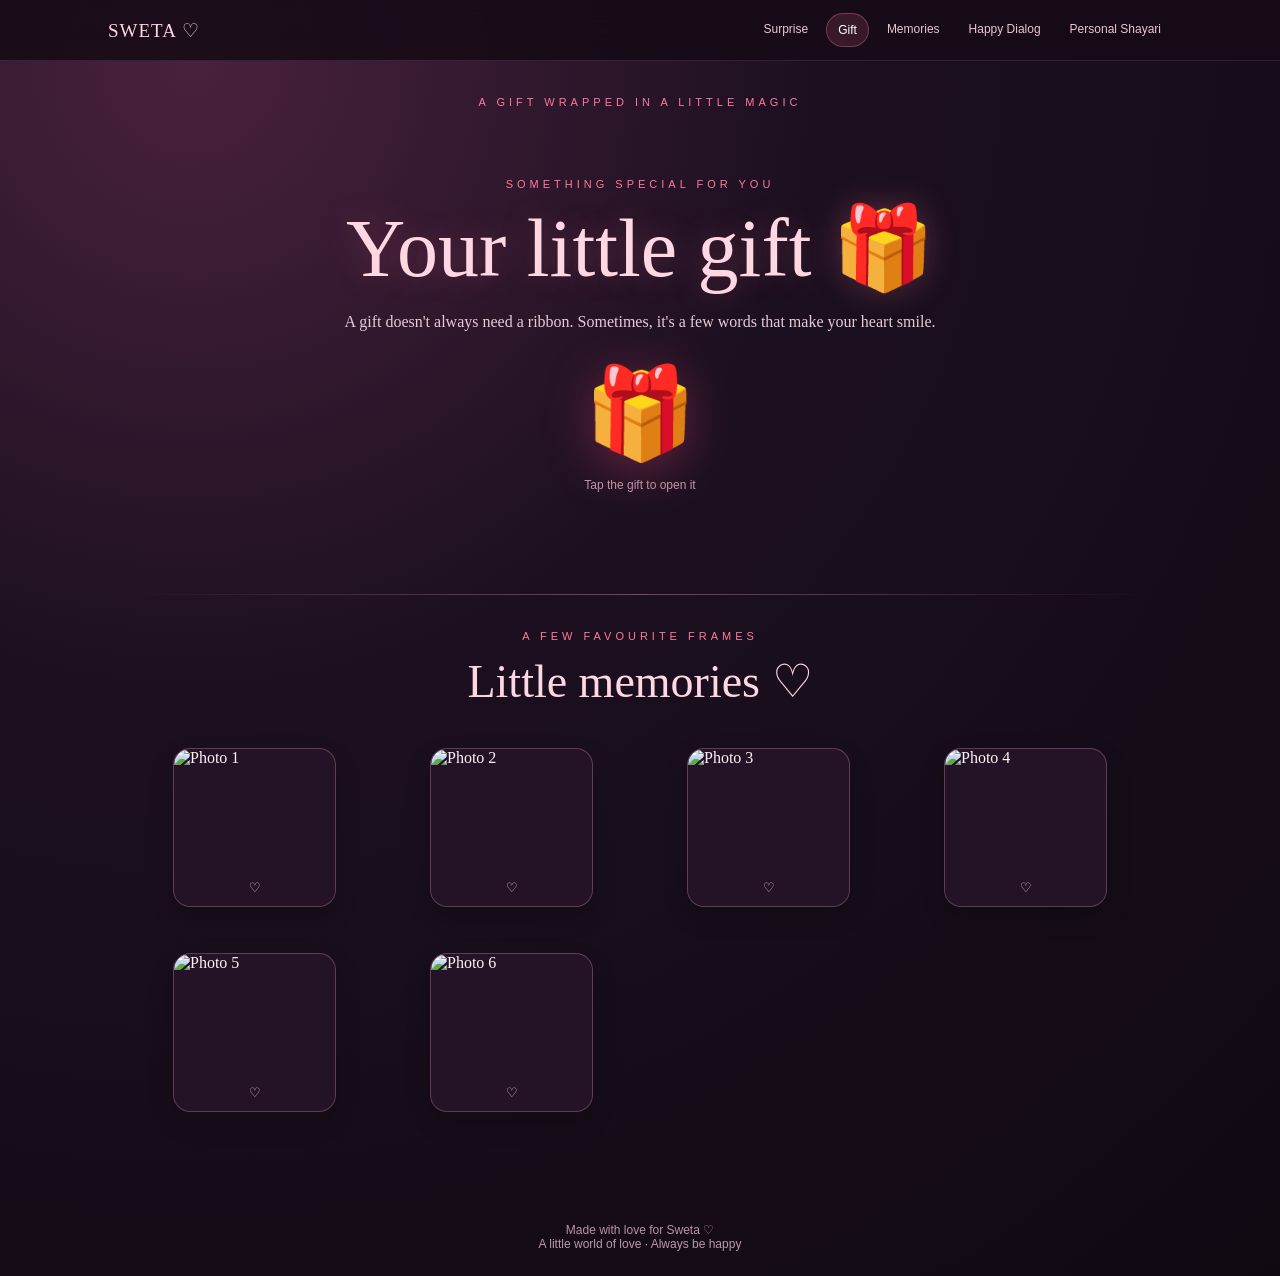
==== gift.html @ 05e71ed5 "Add files via upload" ====
<!doctype html>
<html lang="en"><head><meta charset="utf-8"><meta name="viewport" content="width=device-width,initial-scale=1"><meta name="theme-color" content="#160b17"><title>Gift | For Sweta ♡</title><link rel="stylesheet" href="style.css"></head>
<body><header class="top"><nav class="nav"><a class="brand" href="index.html">SWETA ♡</a><div class="links"><a class="" href="index.html">Surprise</a><a class="active" href="gift.html">Gift</a><a class="" href="memories.html">Memories</a><a class="" href="happy-dialog.html">Happy Dialog</a><a class="" href="shayari.html">Personal Shayari</a></div></nav></header>
<main><div class="eyebrow center">A gift wrapped in a little magic</div>
<section class="hero"><div class="eyebrow">Something special for you</div><h1>Your little gift 🎁</h1><p class="lead">A gift doesn't always need a ribbon. Sometimes, it's a few words that make your heart smile.</p>
<div class="gift" onclick="show('giftReveal')" aria-label="Open gift">🎁</div><p class="small">Tap the gift to open it</p>
<div id="giftReveal" class="card reveal"><h2>Surprise, Sweta! 💝</h2><p>My favourite gift is the happiness of seeing you smile. I hope this little surprise adds one more reason to your smile today.</p><div style="font-size:34px">🌹✨💗</div></div></section>

    <div class="divider"></div>
    <div class="section-title"><div class="eyebrow">A few favourite frames</div><h2>Little memories ♡</h2></div>
    <div class="photo-grid">
      <figure class="photo"><img src="assets/png1.png" alt="Photo 1"><figcaption>♡</figcaption></figure>
      <figure class="photo"><img src="assets/png2.png" alt="Photo 2"><figcaption>♡</figcaption></figure>
      <figure class="photo"><img src="assets/png3.png" alt="Photo 3"><figcaption>♡</figcaption></figure>
      <figure class="photo"><img src="assets/png4.png" alt="Photo 4"><figcaption>♡</figcaption></figure>
      <figure class="photo"><img src="assets/png5.png" alt="Photo 5"><figcaption>♡</figcaption></figure>
      <figure class="photo"><img src="assets/png6.png" alt="Photo 6"><figcaption>♡</figcaption></figure>
    </div>
    </main>
<footer class="footer">Made with love for Sweta ♡<br><span class="small">A little world of love · Always be happy</span></footer><script src="script.js"></script></body></html>
---- style.css ----
:root{--bg:#160b17;--panel:#281426;--rose:#ff789d;--soft:#ffd7e2;--gold:#f4c8a2;--ink:#fff4f5}
*{box-sizing:border-box}html{scroll-behavior:smooth}body{margin:0;background:radial-gradient(circle at 15% 5%,#49213d 0,#1c1020 38%,#100912 100%);color:var(--ink);font-family:Georgia,'Times New Roman',serif;min-height:100vh}
a{color:inherit;text-decoration:none}button{font:inherit}.top{position:sticky;top:0;z-index:20;background:#160b17dd;backdrop-filter:blur(14px);border-bottom:1px solid #ffb3c722}.nav{max-width:1100px;margin:auto;padding:13px 18px;display:flex;align-items:center;justify-content:space-between;gap:12px;flex-wrap:wrap}.brand{font-size:19px;color:var(--soft);letter-spacing:1px}.links{display:flex;gap:7px;flex-wrap:wrap}.links a{font:12px Arial,sans-serif;padding:9px 11px;border-radius:30px;color:#e8c6d1}.links a.active,.links a:hover{background:#ff789d24;color:#fff;border:1px solid #ff789d55}
main{max-width:1050px;margin:auto;padding:35px 18px 70px}.hero{text-align:center;padding:70px 16px 55px}.eyebrow{font:11px Arial,sans-serif;letter-spacing:4px;text-transform:uppercase;color:var(--rose)}h1{font-size:clamp(44px,10vw,82px);font-weight:400;line-height:1.02;margin:17px 0;color:var(--soft);text-shadow:0 0 32px #ff789d44}h2{font-weight:400;color:var(--soft);font-size:clamp(29px,6vw,46px);margin:12px 0 18px}h3{font-weight:400;color:#ffd7e2}p{color:#e9cbd5;line-height:1.8;font-size:16px}.lead{max-width:680px;margin:0 auto 25px}.btn{display:inline-block;border:1px solid #ffb3c788;background:linear-gradient(135deg,#ff789d,#c83b70);color:white;padding:13px 23px;border-radius:30px;cursor:pointer;box-shadow:0 9px 28px #ff477e30;transition:.2s}.btn:hover{transform:translateY(-2px)}.ghost{background:transparent;border:1px solid #ffb3c777}.card{background:linear-gradient(145deg,#32192e,#211222);border:1px solid #ffb3c72c;border-radius:22px;padding:clamp(20px,4vw,34px);box-shadow:0 20px 60px #0003}.center{text-align:center}.section-title{text-align:center;margin:35px 0 24px}.photo-grid{display:grid;grid-template-columns:repeat(auto-fit,minmax(220px,1fr));gap:14px}.photo{overflow:hidden;border-radius:17px;border:1px solid #ffb3c744;background:#241326;box-shadow:0 10px 25px #0003}.photo img{display:block;width:100%;aspect-ratio:4/3;object-fit:cover;transition:transform .5s}.photo:hover img{transform:scale(1.04)}.photo figcaption{text-align:center;padding:10px;color:#f4c8d4;font-size:13px}.gallery-note{text-align:center;color:#b995a5;font:12px Arial,sans-serif;margin-top:14px}.split{display:grid;grid-template-columns:repeat(auto-fit,minmax(260px,1fr));gap:18px;align-items:center}.feature-img{width:100%;aspect-ratio:4/3;object-fit:cover;border-radius:20px;border:1px solid #ffb3c766}.divider{height:1px;background:linear-gradient(90deg,transparent,#ff9db766,transparent);margin:35px 0}.footer{text-align:center;padding:25px;color:#b995a5;font:12px Arial,sans-serif}.float{position:fixed;bottom:-30px;pointer-events:none;z-index:30;animation:rise linear forwards;color:#ff9dbb}@keyframes rise{to{transform:translateY(-110vh) rotate(25deg);opacity:0}}.gift{font-size:90px;cursor:pointer;display:inline-block;filter:drop-shadow(0 10px 25px #ff477e55);transition:.3s}.gift:hover{transform:scale(1.08) rotate(-4deg)}.reveal{display:none;margin-top:20px}.reveal.show{display:block;animation:pop .6s ease}@keyframes pop{from{opacity:0;transform:translateY(15px)}to{opacity:1;transform:none}}.dialog{background:#3a1d34;border:1px solid #ffb3c755;border-radius:20px;padding:22px;margin:15px auto;max-width:650px}.poem{font-size:20px;line-height:2;color:#ffe0e8;white-space:pre-line}.small{font:12px Arial,sans-serif;color:#bb9aa8}
@media(max-width:560px){.nav{justify-content:center}.brand{width:100%;text-align:center}.links{justify-content:center}.hero{padding-top:50px}main{padding-top:20px}}
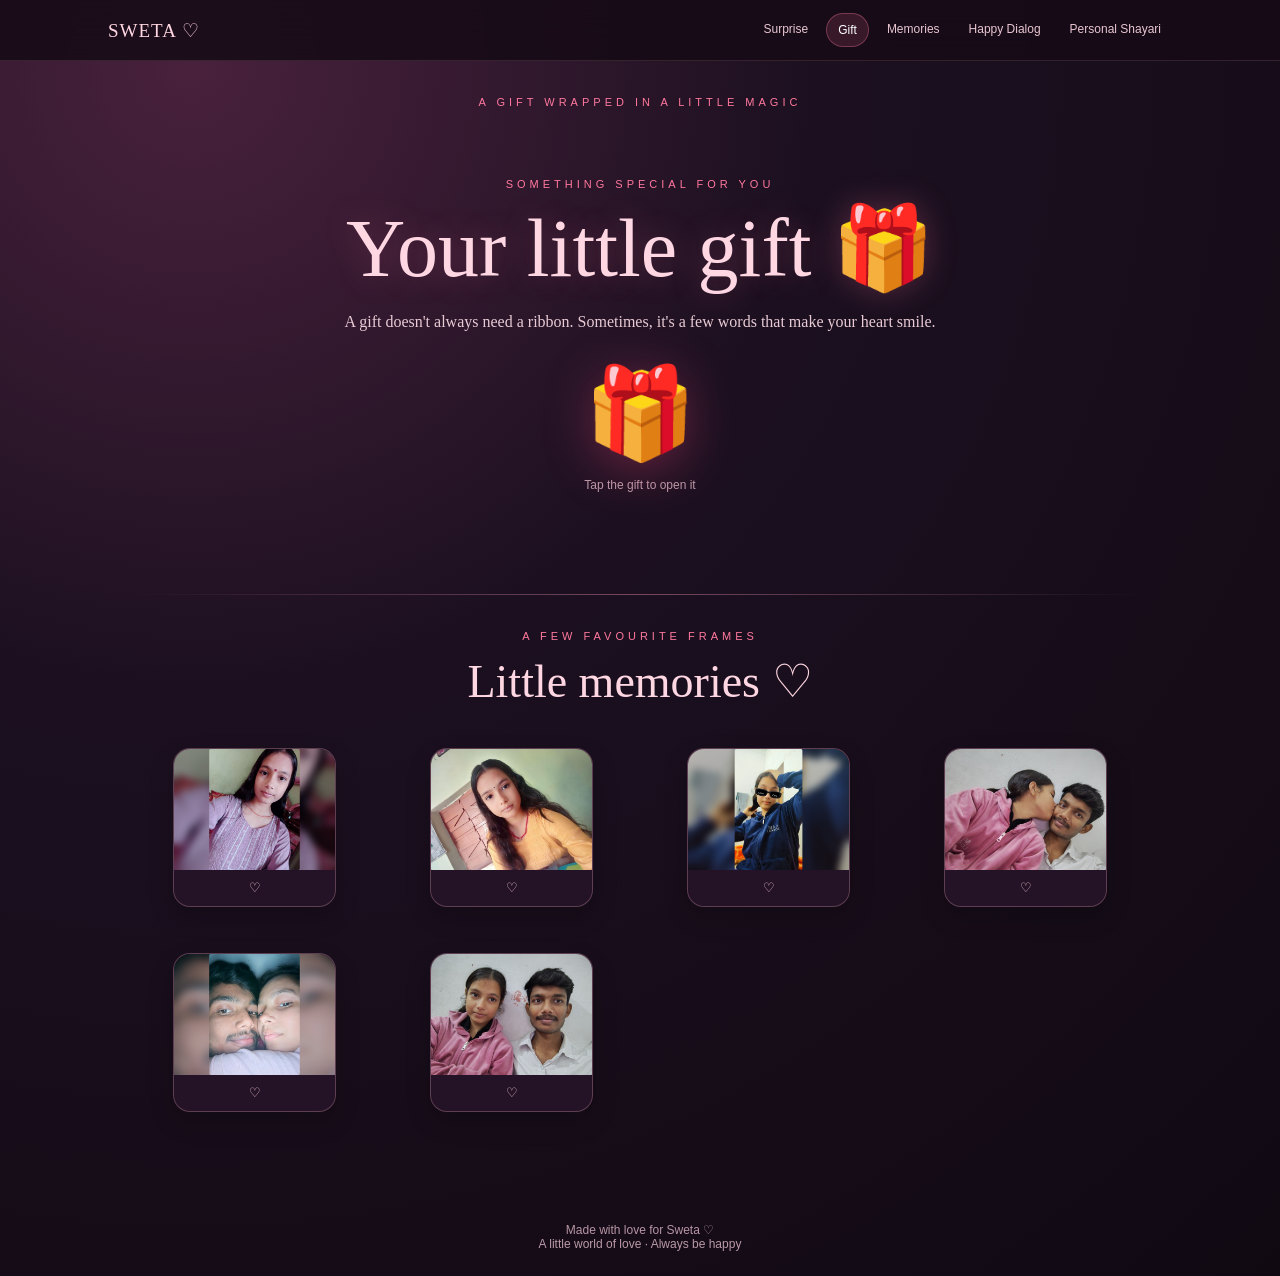
==== commit b42e3e36: "Update gift.html" ====
--- a/gift.html
+++ b/gift.html
@@ -9,12 +9,12 @@
     <div class="divider"></div>
     <div class="section-title"><div class="eyebrow">A few favourite frames</div><h2>Little memories ♡</h2></div>
     <div class="photo-grid">
-      <figure class="photo"><img src="assets/png1.png" alt="Photo 1"><figcaption>♡</figcaption></figure>
-      <figure class="photo"><img src="assets/png2.png" alt="Photo 2"><figcaption>♡</figcaption></figure>
-      <figure class="photo"><img src="assets/png3.png" alt="Photo 3"><figcaption>♡</figcaption></figure>
-      <figure class="photo"><img src="assets/png4.png" alt="Photo 4"><figcaption>♡</figcaption></figure>
-      <figure class="photo"><img src="assets/png5.png" alt="Photo 5"><figcaption>♡</figcaption></figure>
-      <figure class="photo"><img src="assets/png6.png" alt="Photo 6"><figcaption>♡</figcaption></figure>
+      <figure class="photo"><img src="png1.png" alt="Photo 1"><figcaption>♡</figcaption></figure>
+      <figure class="photo"><img src="png2.png" alt="Photo 2"><figcaption>♡</figcaption></figure>
+      <figure class="photo"><img src="png3.png" alt="Photo 3"><figcaption>♡</figcaption></figure>
+      <figure class="photo"><img src="png4.png" alt="Photo 4"><figcaption>♡</figcaption></figure>
+      <figure class="photo"><img src="png5.png" alt="Photo 5"><figcaption>♡</figcaption></figure>
+      <figure class="photo"><img src="png6.png" alt="Photo 6"><figcaption>♡</figcaption></figure>
     </div>
     </main>
-<footer class="footer">Made with love for Sweta ♡<br><span class="small">A little world of love · Always be happy</span></footer><script src="script.js"></script></body></html>+<footer class="footer">Made with love for Sweta ♡<br><span class="small">A little world of love · Always be happy</span></footer><script src="script.js"></script></body></html>
